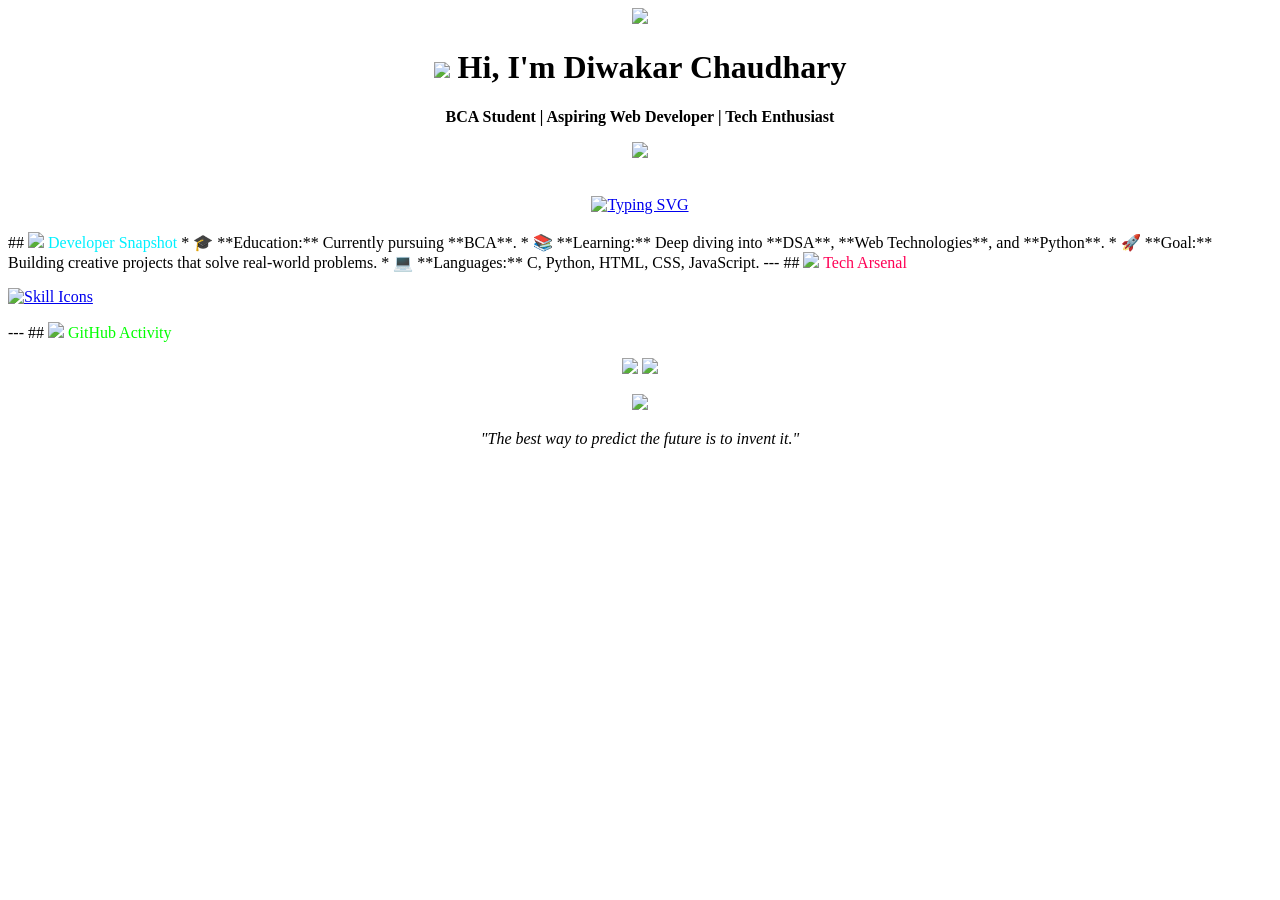
==== index.html @ 40f73331 "add" ====
<!DOCTYPE html>
<html lang="en">

<head>
    <meta charset="UTF-8">
    <meta name="viewport" content="width=device-width, initial-scale=1.0">
    <title>Document</title>
</head>

<body>

    <div align="center">
        <img src="https://raw.githubusercontent.com/andreasbm/readme/master/assets/lines/aqua.gif" width="100%">

        <h1>
            <img src="https://raw.githubusercontent.com/Tarikul-Islam-Anik/Animated-Fluent-Emojis/master/Emojis/Hand%20gestures/Waving%20Hand.png"
                width="35">
            Hi, I'm Diwakar Chaudhary
        </h1>

        <p><b>BCA Student | Aspiring Web Developer | Tech Enthusiast</b></p>

        <p>
            <img src="https://raw.githubusercontent.com/Tarikul-Islam-Anik/Animated-Fluent-Emojis/master/Emojis/Travel%20and%20places/Location%20Pin.png"
                width="20">

        </p>

        <br>

        <a href="https://git.io/typing-svg">
            <img src="https://readme-typing-svg.herokuapp.com?font=Fira+Code&weight=600&size=20&pause=1000&color=00F0FF&background=00000000&center=true&vCenter=true&width=600&lines=Learning+Full-Stack+Development;Data+Structures+%26+Algorithms;Python+Developer;Building+Creative+Web+Projects"
                alt="Typing SVG" />
        </a>
    </div>

    <br>

    ## <img
        src="https://raw.githubusercontent.com/Tarikul-Islam-Anik/Animated-Fluent-Emojis/master/Emojis/Objects/Books.png"
        width="30"> <span style="color:#00F0FF;">Developer Snapshot</span>

    * 🎓 **Education:** Currently pursuing **BCA**.
    * 📚 **Learning:** Deep diving into **DSA**, **Web Technologies**, and **Python**.
    * 🚀 **Goal:** Building creative projects that solve real-world problems.
    * 💻 **Languages:** C, Python, HTML, CSS, JavaScript.

    ---

    ## <img
        src="https://raw.githubusercontent.com/Tarikul-Islam-Anik/Animated-Fluent-Emojis/master/Emojis/Objects/Hammer%20and%20Wrench.png"
        width="30"> <span style="color:#FF0055;">Tech Arsenal</span>

    <p align="left">
        <a href="https://skillicons.dev">
            <img src="https://skillicons.dev/icons?i=c,python,html,css,js,git,github,vscode,linux&perline=10&theme=dark"
                alt="Skill Icons" />
        </a>
    </p>

    ---

    ## <img
        src="https://raw.githubusercontent.com/Tarikul-Islam-Anik/Animated-Fluent-Emojis/master/Emojis/Objects/Chart%20Increasing.png"
        width="30"> <span style="color:#00FF00;">GitHub Activity</span>

    <p align="center">
        <img src="https://denvercoder1-github-readme-stats.vercel.app/api?username=diwakarchaudhary07&show_icons=true&theme=tokyonight&hide_border=true"
            width="48%" />
        <img src="https://github-readme-streak-stats.herokuapp.com/?user=diwakarchaudhary07&theme=tokyonight&hide_border=true"
            width="48%" />
    </p>

    <div align="center">
        <img src="https://raw.githubusercontent.com/andreasbm/readme/master/assets/lines/aqua.gif" width="100%">
        <p><i>"The best way to predict the future is to invent it."</i></p>
    </div>
</body>

</html>

<!-- / this is my_portfolio code -->
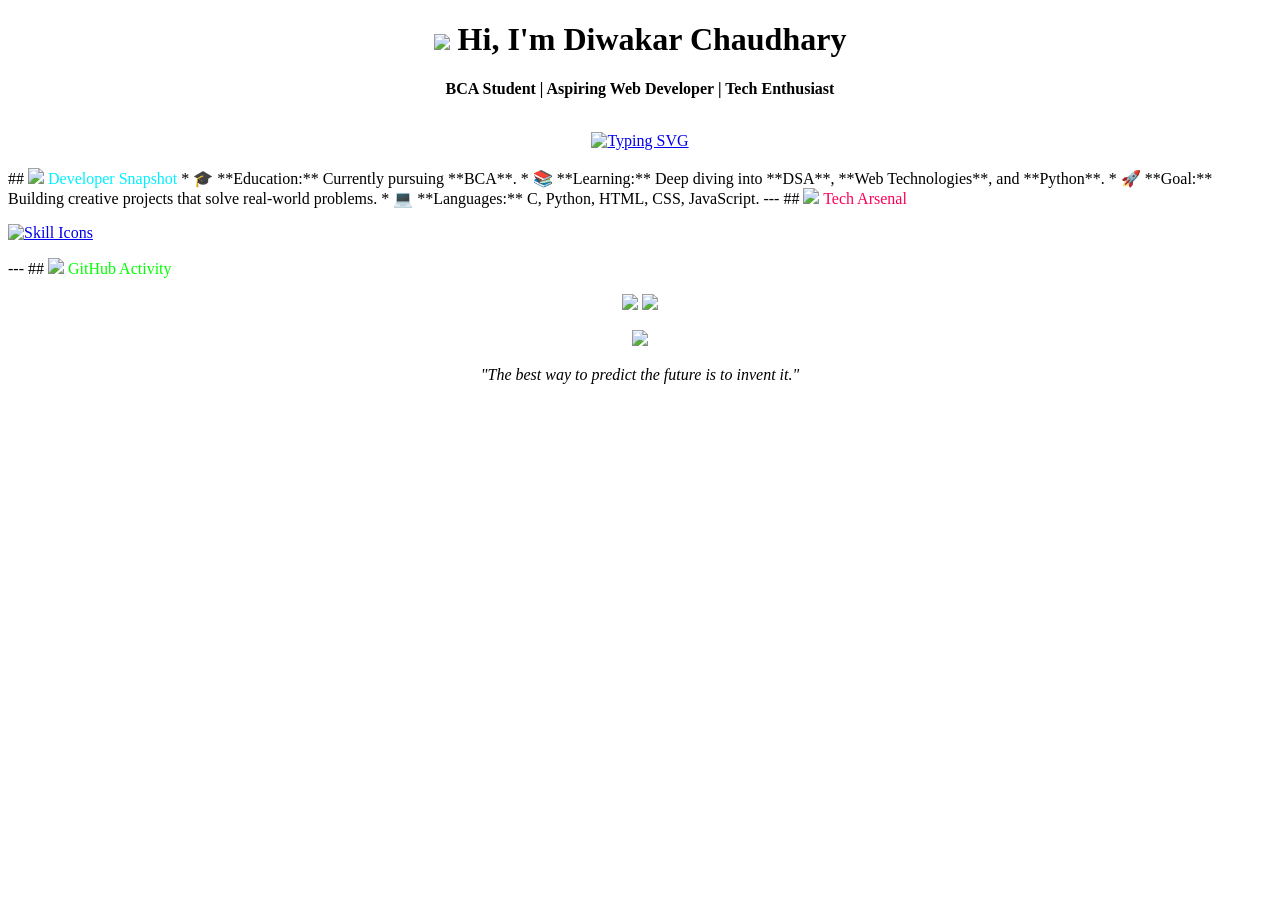
==== commit c29a3049: "add" ====
--- a/index.html
+++ b/index.html
@@ -10,7 +10,7 @@
 <body>
 
     <div align="center">
-        <img src="https://raw.githubusercontent.com/andreasbm/readme/master/assets/lines/aqua.gif" width="100%">
+        <!-- <img src="https://raw.githubusercontent.com/andreasbm/readme/master/assets/lines/aqua.gif" width="100%"> -->
 
         <h1>
             <img src="https://raw.githubusercontent.com/Tarikul-Islam-Anik/Animated-Fluent-Emojis/master/Emojis/Hand%20gestures/Waving%20Hand.png"
@@ -20,11 +20,11 @@
 
         <p><b>BCA Student | Aspiring Web Developer | Tech Enthusiast</b></p>
 
-        <p>
+        <!-- <p>
             <img src="https://raw.githubusercontent.com/Tarikul-Islam-Anik/Animated-Fluent-Emojis/master/Emojis/Travel%20and%20places/Location%20Pin.png"
                 width="20">
 
-        </p>
+        </p> -->
 
         <br>
 
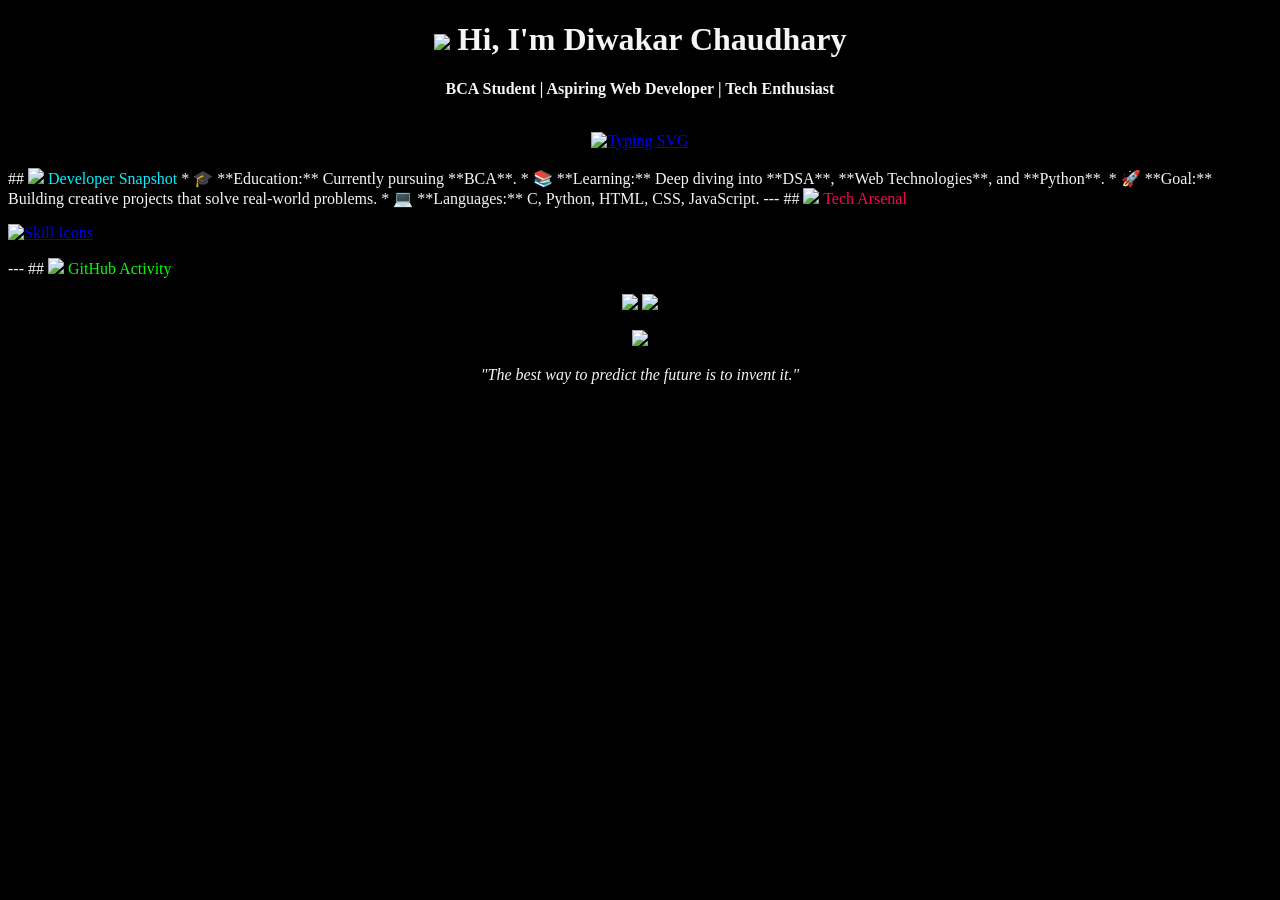
==== commit ac9b3d4d: "add" ====
--- a/index.html
+++ b/index.html
@@ -7,7 +7,7 @@
     <title>Document</title>
 </head>
 
-<body>
+<body style="background-color: black; color:whitesmoke;">
 
     <div align="center">
         <!-- <img src="https://raw.githubusercontent.com/andreasbm/readme/master/assets/lines/aqua.gif" width="100%"> -->
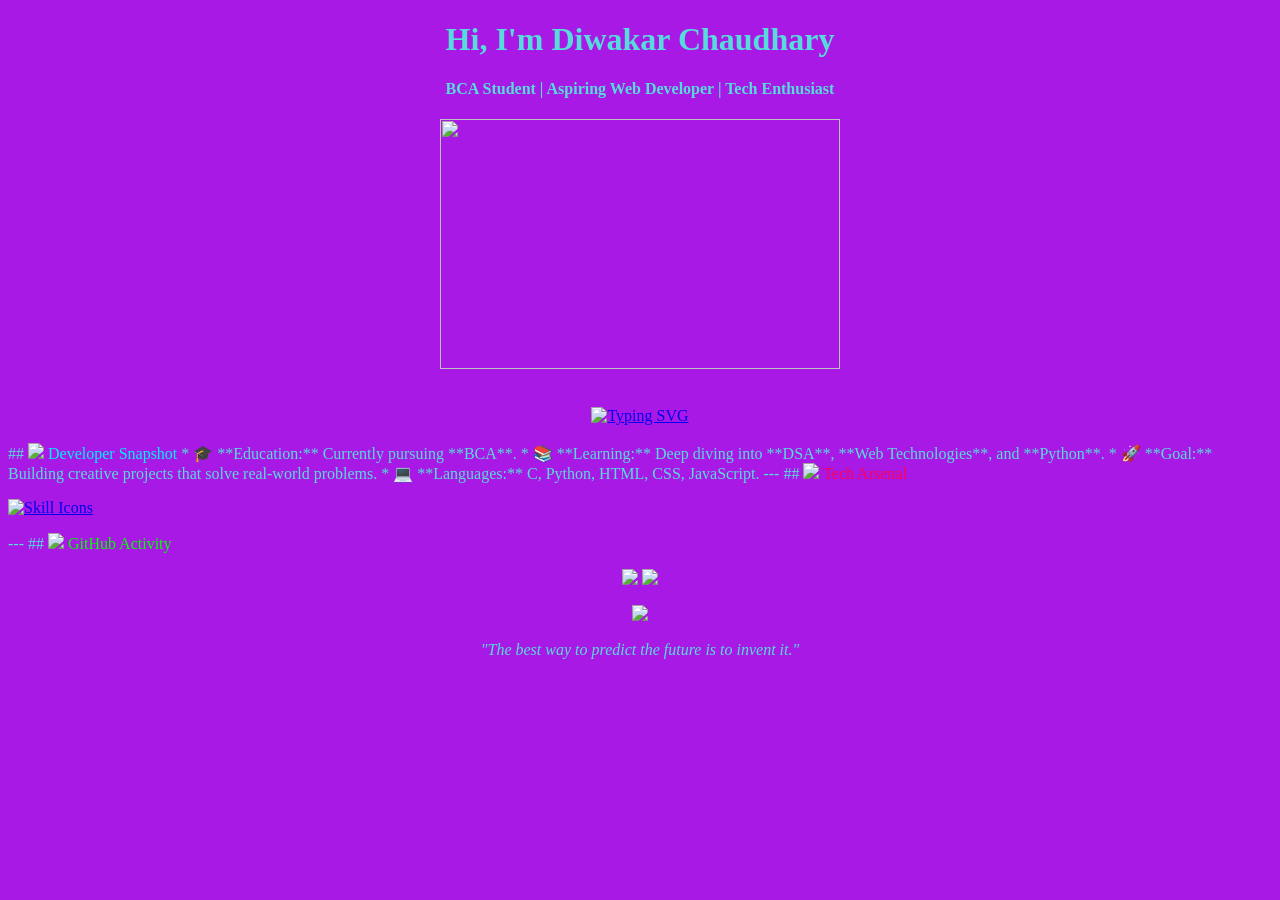
==== commit 9b0985d5: "add" ====
--- a/index.html
+++ b/index.html
@@ -7,24 +7,23 @@
     <title>Document</title>
 </head>
 
-<body style="background-color: black; color:whitesmoke;">
+<body style="background-color: rgb(168, 25, 230); color:rgb(86, 221, 219);">
 
     <div align="center">
         <!-- <img src="https://raw.githubusercontent.com/andreasbm/readme/master/assets/lines/aqua.gif" width="100%"> -->
 
         <h1>
-            <img src="https://raw.githubusercontent.com/Tarikul-Islam-Anik/Animated-Fluent-Emojis/master/Emojis/Hand%20gestures/Waving%20Hand.png"
-                width="35">
+            <!-- <img src="https://raw.githubusercontent.com/Tarikul-Islam-Anik/Animated-Fluent-Emojis/master/Emojis/Hand%20gestures/Waving%20Hand.png" -->
+            <!-- width="35"> -->
             Hi, I'm Diwakar Chaudhary
         </h1>
 
-        <p><b>BCA Student | Aspiring Web Developer | Tech Enthusiast</b></p>
+        <h4><b>BCA Student | Aspiring Web Developer | Tech Enthusiast</b></h4>
 
-        <!-- <p>
-            <img src="https://raw.githubusercontent.com/Tarikul-Islam-Anik/Animated-Fluent-Emojis/master/Emojis/Travel%20and%20places/Location%20Pin.png"
-                width="20">
+        <p>
+            <img src="./90a6c985-2fb8-4deb-b068-aaeccdef2815.jpg" height="250px" width="400">
 
-        </p> -->
+        </p>
 
         <br>
 
@@ -72,7 +71,7 @@
     </p>
 
     <div align="center">
-        <img src="https://raw.githubusercontent.com/andreasbm/readme/master/assets/lines/aqua.gif" width="100%">
+        <img src="../download.webp" width="100%">
         <p><i>"The best way to predict the future is to invent it."</i></p>
     </div>
 </body>
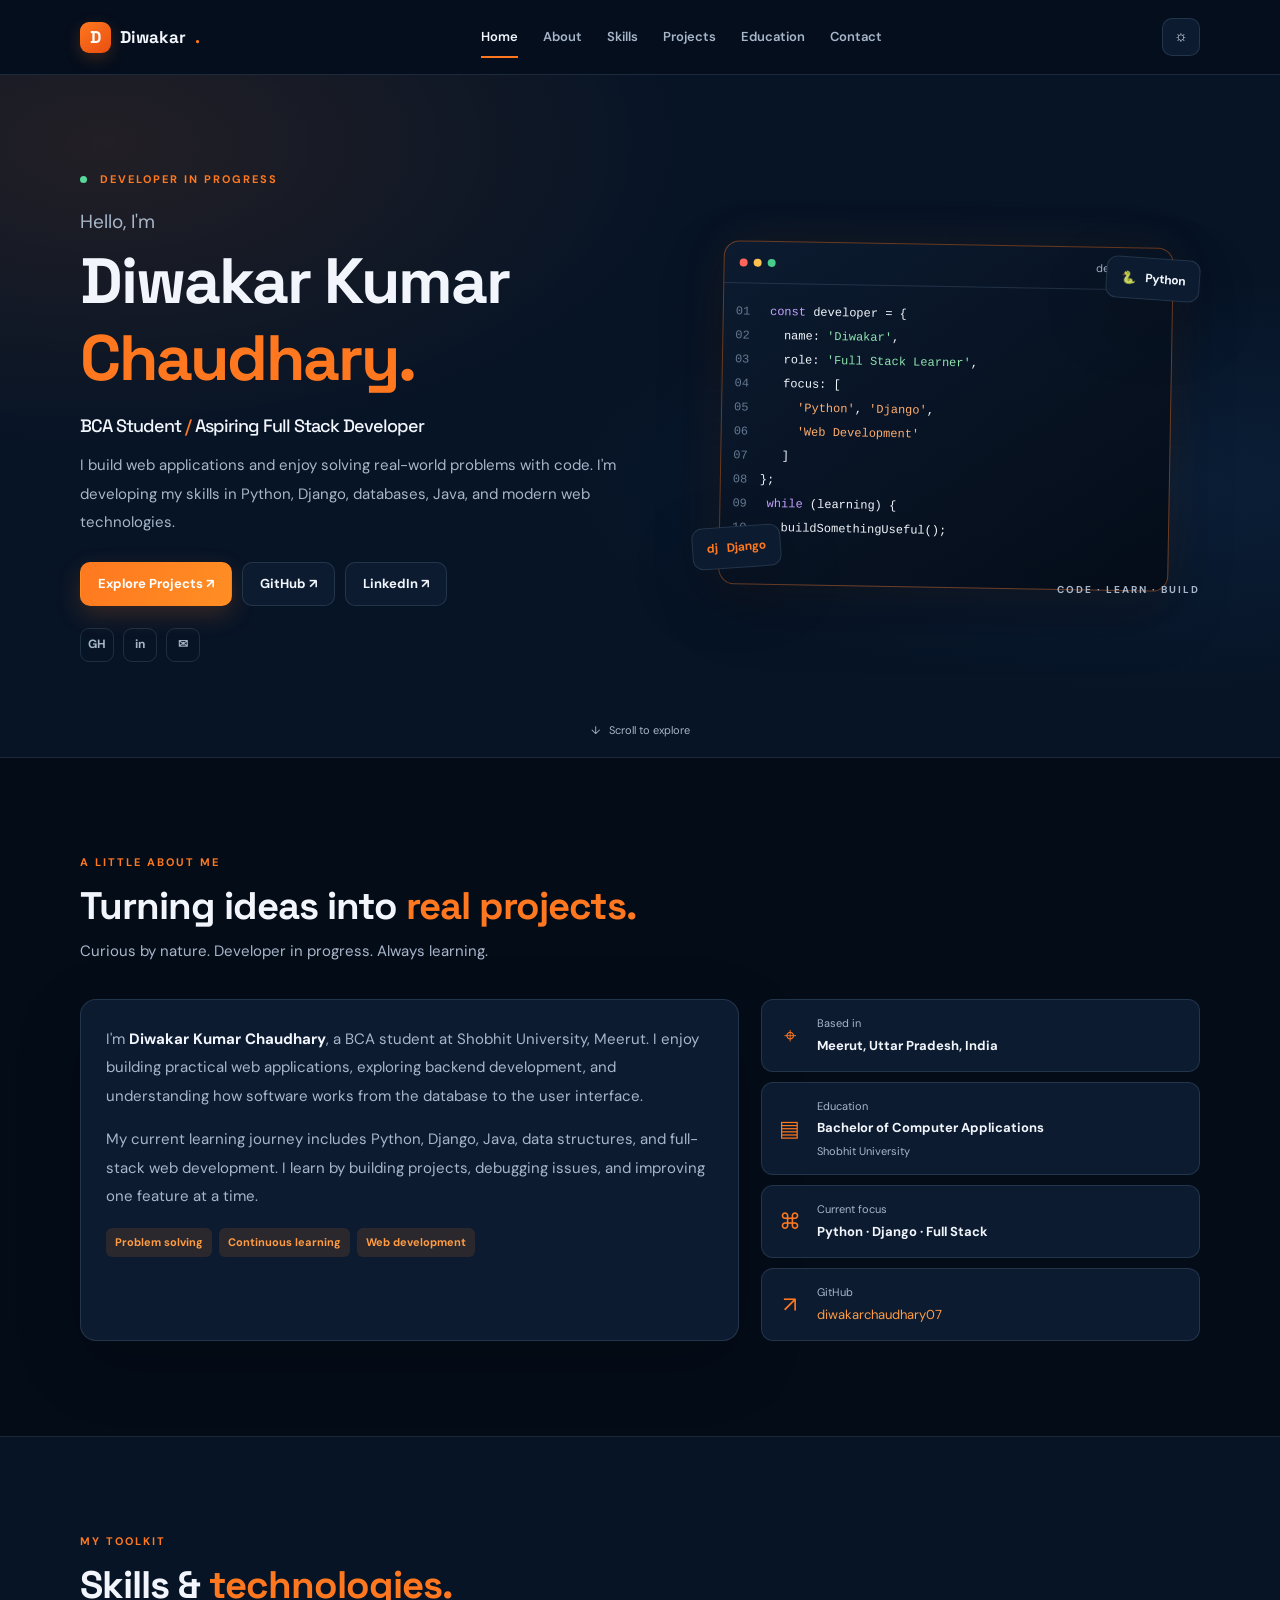
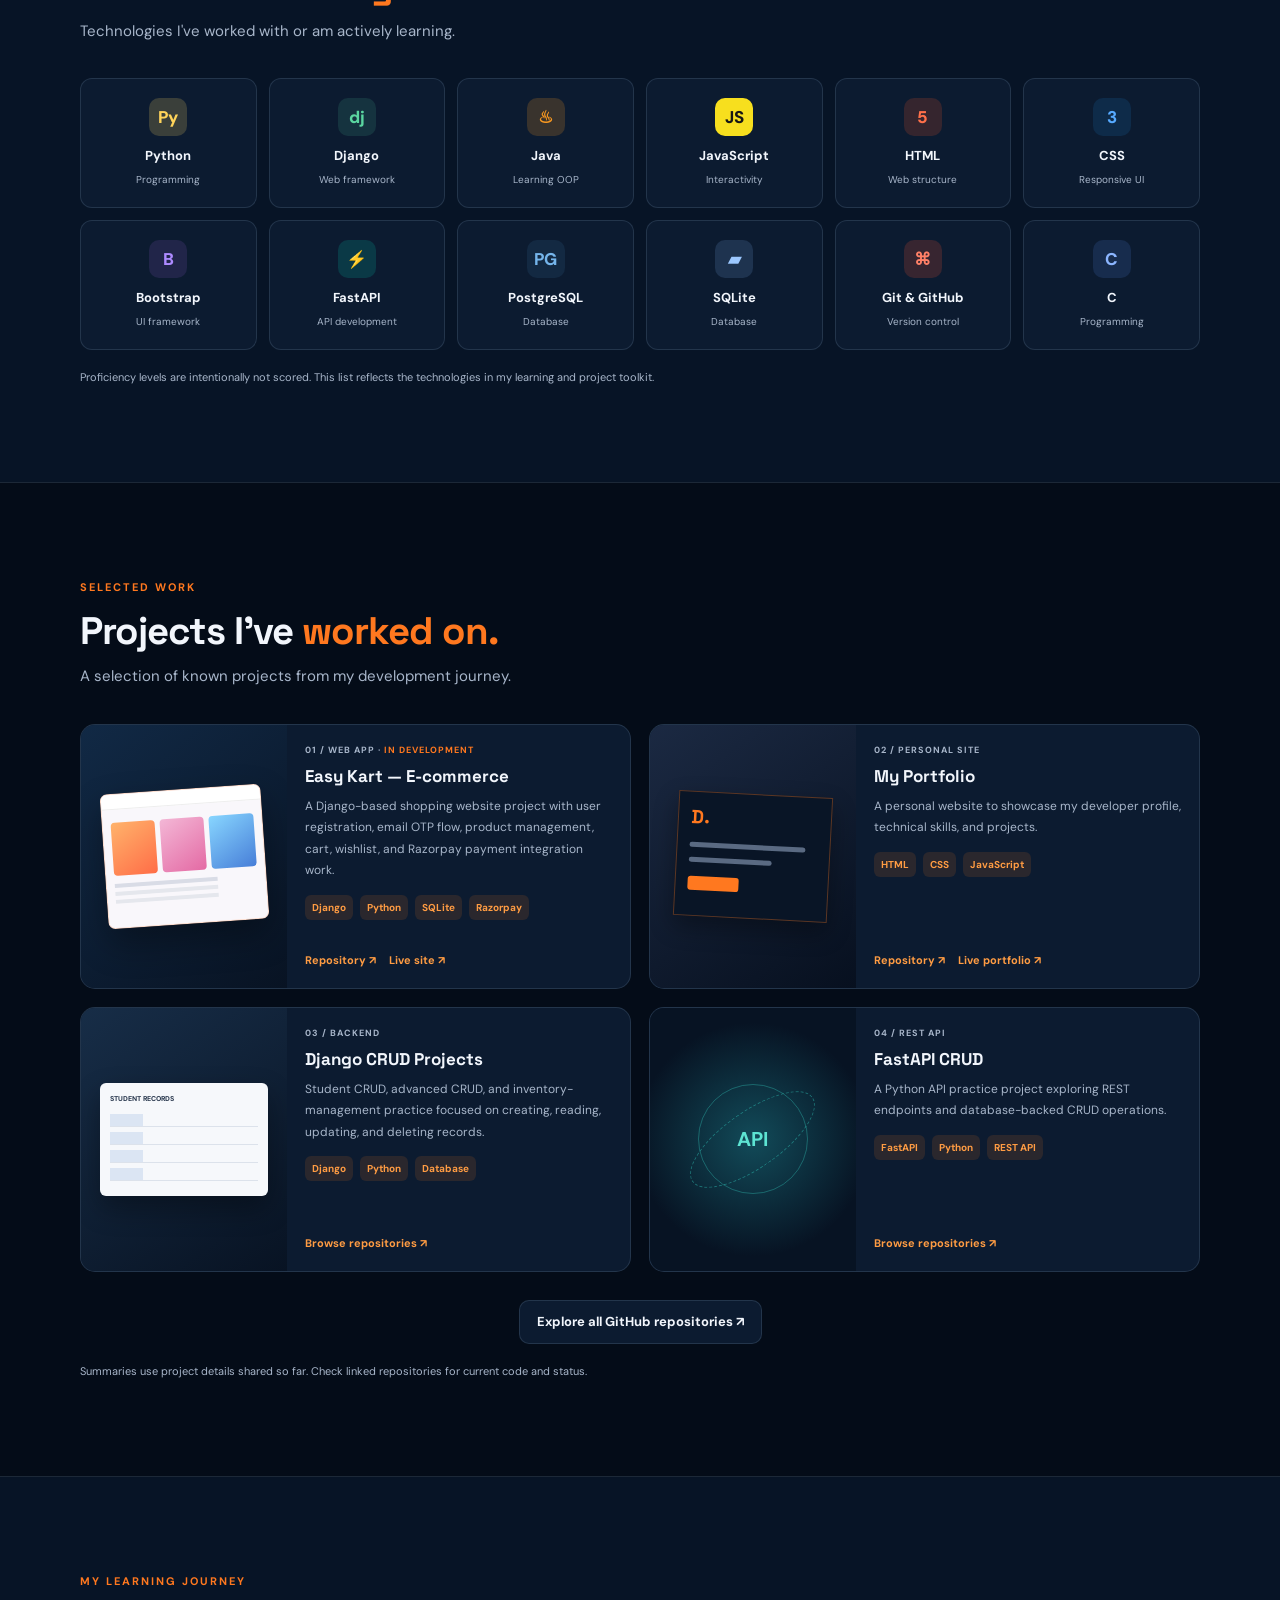
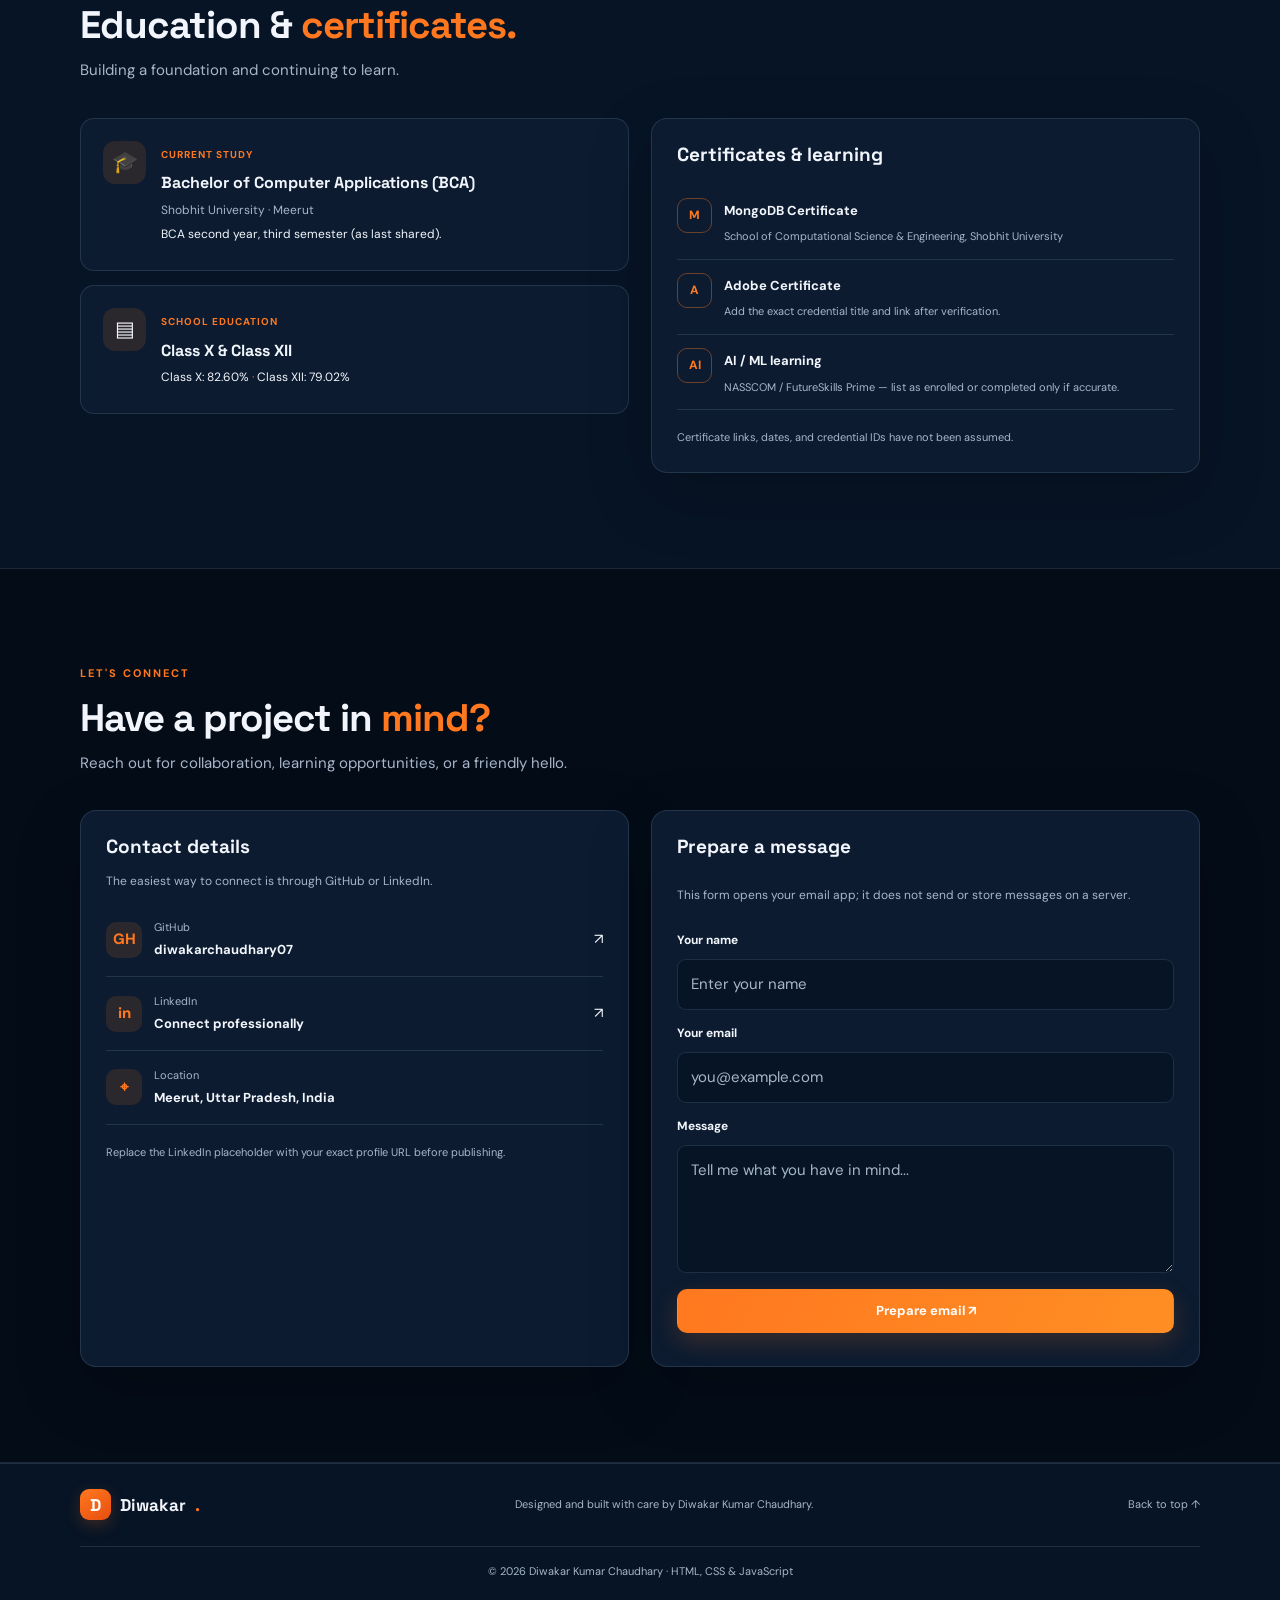
==== commit d231e2de: "add" ====
--- a/index.html
+++ b/index.html
@@ -1,81 +1,68 @@
-<!DOCTYPE html>
+<!doctype html>
 <html lang="en">
+<head>
+<meta charset="utf-8"><meta name="viewport" content="width=device-width,initial-scale=1">
+<meta name="theme-color" content="#071426">
+<meta name="description" content="Diwakar Kumar Chaudhary — BCA student and aspiring full-stack developer.">
+<title>Diwakar Kumar Chaudhary | Portfolio</title>
+<link rel="preconnect" href="https://fonts.googleapis.com"><link rel="preconnect" href="https://fonts.gstatic.com" crossorigin>
+<link href="https://fonts.googleapis.com/css2?family=DM+Sans:wght@400;500;600;700&family=Space+Grotesk:wght@400;500;600;700&display=swap" rel="stylesheet">
+<link rel="stylesheet" href="style.css"><script src="script.js" defer></script>
+</head>
+<body>
+<div class="progress" id="progress"></div>
+<header class="header"><nav class="nav wrap">
+<a class="brand" href="#home"><span class="brand-mark">D</span> Diwakar<span class="orange">.</span></a>
+<button class="menu" id="menu" aria-label="Toggle navigation" aria-expanded="false">☰</button>
+<div class="nav-links" id="navLinks"><a class="active" href="#home">Home</a><a href="#about">About</a><a href="#skills">Skills</a><a href="#projects">Projects</a><a href="#education">Education</a><a href="#contact">Contact</a></div>
+<button class="theme" id="theme" aria-label="Toggle light/dark theme">☼</button>
+</nav></header>
+<main>
+<section class="hero section" id="home"><div class="wrap hero-grid">
+<div><p class="eyebrow"><span class="dot"></span> DEVELOPER IN PROGRESS</p><p class="hello">Hello, I'm</p><h1>Diwakar Kumar<br><span class="orange">Chaudhary.</span></h1>
+<h2 class="role">BCA Student <i>/</i> Aspiring Full Stack Developer</h2>
+<p class="muted lead">I build web applications and enjoy solving real-world problems with code. I'm developing my skills in Python, Django, databases, Java, and modern web technologies.</p>
+<div class="actions"><a class="btn primary" href="#projects">Explore Projects ↗</a><a class="btn" href="https://github.com/diwakarchaudhary07" target="_blank" rel="noreferrer">GitHub ↗</a><a class="btn" href="https://www.linkedin.com/" target="_blank" rel="noreferrer">LinkedIn ↗</a></div>
+<div class="social"><a href="https://github.com/diwakarchaudhary07" target="_blank" rel="noreferrer">GH</a><a href="https://www.linkedin.com/" target="_blank" rel="noreferrer">in</a><a href="#contact">✉</a></div>
+</div>
+<div class="hero-art"><div class="grid-bg"></div><div class="code-card"><div class="window"><b></b><b></b><b></b><span>developer.js</span></div><pre><span>01</span> <em>const</em> developer = {
+<span>02</span>   name: <strong>'Diwakar'</strong>,
+<span>03</span>   role: <strong>'Full Stack Learner'</strong>,
+<span>04</span>   focus: [
+<span>05</span>     <i>'Python'</i>, <i>'Django'</i>,
+<span>06</span>     <i>'Web Development'</i>
+<span>07</span>   ]
+<span>08</span>};
+<span>09</span> <em>while</em> (learning) {
+<span>10</span>   buildSomethingUseful();
+<span>11</span> }</pre></div><div class="float float-one">🐍 &nbsp; Python</div><div class="float float-two">dj &nbsp; Django</div><p class="art-caption">CODE · LEARN · BUILD</p></div>
+</div><a class="scroll" href="#about">↓ &nbsp; Scroll to explore</a></section>
 
-<head>
-    <meta charset="UTF-8">
-    <meta name="viewport" content="width=device-width, initial-scale=1.0">
-    <title>Document</title>
-</head>
+<section class="section alt" id="about"><div class="wrap"><div class="heading"><p class="eyebrow">A LITTLE ABOUT ME</p><h2>Turning ideas into <span class="orange">real projects.</span></h2><p class="muted">Curious by nature. Developer in progress. Always learning.</p></div>
+<div class="about-grid"><article class="panel about-copy"><p>I'm <strong>Diwakar Kumar Chaudhary</strong>, a BCA student at Shobhit University, Meerut. I enjoy building practical web applications, exploring backend development, and understanding how software works from the database to the user interface.</p><p>My current learning journey includes Python, Django, Java, data structures, and full-stack web development. I learn by building projects, debugging issues, and improving one feature at a time.</p><div class="tags"><span>Problem solving</span><span>Continuous learning</span><span>Web development</span></div></article>
+<div class="facts"><div class="fact"><span>⌖</span><div><small>Based in</small><b>Meerut, Uttar Pradesh, India</b></div></div><div class="fact"><span>▤</span><div><small>Education</small><b>Bachelor of Computer Applications</b><small>Shobhit University</small></div></div><div class="fact"><span>⌘</span><div><small>Current focus</small><b>Python · Django · Full Stack</b></div></div><div class="fact"><span>↗</span><div><small>GitHub</small><a href="https://github.com/diwakarchaudhary07" target="_blank" rel="noreferrer">diwakarchaudhary07</a></div></div></div></div></div></section>
 
-<body style="background-color: rgb(168, 25, 230); color:rgb(86, 221, 219);">
+<section class="section" id="skills"><div class="wrap"><div class="heading"><p class="eyebrow">MY TOOLKIT</p><h2>Skills & <span class="orange">technologies.</span></h2><p class="muted">Technologies I've worked with or am actively learning.</p></div>
+<div class="skills">
+<div class="skill"><span class="skill-icon py">Py</span><b>Python</b><small>Programming</small></div><div class="skill"><span class="skill-icon dj">dj</span><b>Django</b><small>Web framework</small></div><div class="skill"><span class="skill-icon java">♨</span><b>Java</b><small>Learning OOP</small></div><div class="skill"><span class="skill-icon js">JS</span><b>JavaScript</b><small>Interactivity</small></div><div class="skill"><span class="skill-icon html">5</span><b>HTML</b><small>Web structure</small></div><div class="skill"><span class="skill-icon css">3</span><b>CSS</b><small>Responsive UI</small></div><div class="skill"><span class="skill-icon boot">B</span><b>Bootstrap</b><small>UI framework</small></div><div class="skill"><span class="skill-icon api">⚡</span><b>FastAPI</b><small>API development</small></div><div class="skill"><span class="skill-icon pg">PG</span><b>PostgreSQL</b><small>Database</small></div><div class="skill"><span class="skill-icon sql">▰</span><b>SQLite</b><small>Database</small></div><div class="skill"><span class="skill-icon git">⌘</span><b>Git & GitHub</b><small>Version control</small></div><div class="skill"><span class="skill-icon c">C</span><b>C</b><small>Programming</small></div>
+</div><p class="note">Proficiency levels are intentionally not scored. This list reflects the technologies in my learning and project toolkit.</p></div></section>
 
-    <div align="center">
-        <!-- <img src="https://raw.githubusercontent.com/andreasbm/readme/master/assets/lines/aqua.gif" width="100%"> -->
+<section class="section alt" id="projects"><div class="wrap"><div class="heading"><p class="eyebrow">SELECTED WORK</p><h2>Projects I've <span class="orange">worked on.</span></h2><p class="muted">A selection of known projects from my development journey.</p></div>
+<div class="projects">
+<article class="project featured"><div class="project-art store-art"><div class="store"><div class="store-nav"></div><div class="store-items"><i></i><i></i><i></i></div><div class="store-lines"></div></div></div><div class="project-body"><div class="project-meta">01 / WEB APP · <span>IN DEVELOPMENT</span></div><h3>Easy Kart — E-commerce</h3><p>A Django-based shopping website project with user registration, email OTP flow, product management, cart, wishlist, and Razorpay payment integration work.</p><div class="tags"><span>Django</span><span>Python</span><span>SQLite</span><span>Razorpay</span></div><div class="project-links"><a href="https://github.com/diwakarchaudhary07/E-commerce" target="_blank" rel="noreferrer">Repository ↗</a><a href="https://e-commerce-com-elz8.onrender.com/" target="_blank" rel="noreferrer">Live site ↗</a></div></div></article>
+<article class="project"><div class="project-art portfolio-art"><div class="portfolio-mini"><b>D.</b><i></i><i></i><i></i></div></div><div class="project-body"><div class="project-meta">02 / PERSONAL SITE</div><h3>My Portfolio</h3><p>A personal website to showcase my developer profile, technical skills, and projects.</p><div class="tags"><span>HTML</span><span>CSS</span><span>JavaScript</span></div><div class="project-links"><a href="https://github.com/diwakarchaudhary07/my-portfolio" target="_blank" rel="noreferrer">Repository ↗</a><a href="https://diwakarchaudhary07.github.io/my-portfolio/" target="_blank" rel="noreferrer">Live portfolio ↗</a></div></div></article>
+<article class="project"><div class="project-art crud-art"><div class="crud"><b>STUDENT RECORDS</b><i></i><i></i><i></i><i></i></div></div><div class="project-body"><div class="project-meta">03 / BACKEND</div><h3>Django CRUD Projects</h3><p>Student CRUD, advanced CRUD, and inventory-management practice focused on creating, reading, updating, and deleting records.</p><div class="tags"><span>Django</span><span>Python</span><span>Database</span></div><div class="project-links"><a href="https://github.com/diwakarchaudhary07?tab=repositories" target="_blank" rel="noreferrer">Browse repositories ↗</a></div></div></article>
+<article class="project"><div class="project-art api-art"><div class="api-orbit"></div><b>API</b></div><div class="project-body"><div class="project-meta">04 / REST API</div><h3>FastAPI CRUD</h3><p>A Python API practice project exploring REST endpoints and database-backed CRUD operations.</p><div class="tags"><span>FastAPI</span><span>Python</span><span>REST API</span></div><div class="project-links"><a href="https://github.com/diwakarchaudhary07?tab=repositories" target="_blank" rel="noreferrer">Browse repositories ↗</a></div></div></article>
+</div><div class="center"><a class="btn" href="https://github.com/diwakarchaudhary07?tab=repositories" target="_blank" rel="noreferrer">Explore all GitHub repositories ↗</a></div><p class="note">Summaries use project details shared so far. Check linked repositories for current code and status.</p></div></section>
 
-        <h1>
-            <!-- <img src="https://raw.githubusercontent.com/Tarikul-Islam-Anik/Animated-Fluent-Emojis/master/Emojis/Hand%20gestures/Waving%20Hand.png" -->
-            <!-- width="35"> -->
-            Hi, I'm Diwakar Chaudhary
-        </h1>
+<section class="section" id="education"><div class="wrap"><div class="heading"><p class="eyebrow">MY LEARNING JOURNEY</p><h2>Education & <span class="orange">certificates.</span></h2><p class="muted">Building a foundation and continuing to learn.</p></div>
+<div class="education-grid"><div class="timeline"><article class="timeline-item"><span class="timeline-icon">🎓</span><div><small class="orange">CURRENT STUDY</small><h3>Bachelor of Computer Applications (BCA)</h3><p class="muted">Shobhit University · Meerut</p><p>BCA second year, third semester (as last shared).</p></div></article><article class="timeline-item"><span class="timeline-icon">▤</span><div><small class="orange">SCHOOL EDUCATION</small><h3>Class X & Class XII</h3><p>Class X: 82.60% <span class="orange">·</span> Class XII: 79.02%</p></div></article></div>
+<div class="panel certificates"><h3>Certificates & learning</h3><div class="cert"><span>M</span><div><b>MongoDB Certificate</b><p>School of Computational Science & Engineering, Shobhit University</p></div></div><div class="cert"><span>A</span><div><b>Adobe Certificate</b><p>Add the exact credential title and link after verification.</p></div></div><div class="cert"><span>AI</span><div><b>AI / ML learning</b><p>NASSCOM / FutureSkills Prime — list as enrolled or completed only if accurate.</p></div></div><p class="note">Certificate links, dates, and credential IDs have not been assumed.</p></div></div></div></section>
 
-        <h4><b>BCA Student | Aspiring Web Developer | Tech Enthusiast</b></h4>
-
-        <p>
-            <img src="./90a6c985-2fb8-4deb-b068-aaeccdef2815.jpg" height="250px" width="400">
-
-        </p>
-
-        <br>
-
-        <a href="https://git.io/typing-svg">
-            <img src="https://readme-typing-svg.herokuapp.com?font=Fira+Code&weight=600&size=20&pause=1000&color=00F0FF&background=00000000&center=true&vCenter=true&width=600&lines=Learning+Full-Stack+Development;Data+Structures+%26+Algorithms;Python+Developer;Building+Creative+Web+Projects"
-                alt="Typing SVG" />
-        </a>
-    </div>
-
-    <br>
-
-    ## <img
-        src="https://raw.githubusercontent.com/Tarikul-Islam-Anik/Animated-Fluent-Emojis/master/Emojis/Objects/Books.png"
-        width="30"> <span style="color:#00F0FF;">Developer Snapshot</span>
-
-    * 🎓 **Education:** Currently pursuing **BCA**.
-    * 📚 **Learning:** Deep diving into **DSA**, **Web Technologies**, and **Python**.
-    * 🚀 **Goal:** Building creative projects that solve real-world problems.
-    * 💻 **Languages:** C, Python, HTML, CSS, JavaScript.
-
-    ---
-
-    ## <img
-        src="https://raw.githubusercontent.com/Tarikul-Islam-Anik/Animated-Fluent-Emojis/master/Emojis/Objects/Hammer%20and%20Wrench.png"
-        width="30"> <span style="color:#FF0055;">Tech Arsenal</span>
-
-    <p align="left">
-        <a href="https://skillicons.dev">
-            <img src="https://skillicons.dev/icons?i=c,python,html,css,js,git,github,vscode,linux&perline=10&theme=dark"
-                alt="Skill Icons" />
-        </a>
-    </p>
-
-    ---
-
-    ## <img
-        src="https://raw.githubusercontent.com/Tarikul-Islam-Anik/Animated-Fluent-Emojis/master/Emojis/Objects/Chart%20Increasing.png"
-        width="30"> <span style="color:#00FF00;">GitHub Activity</span>
-
-    <p align="center">
-        <img src="https://denvercoder1-github-readme-stats.vercel.app/api?username=diwakarchaudhary07&show_icons=true&theme=tokyonight&hide_border=true"
-            width="48%" />
-        <img src="https://github-readme-streak-stats.herokuapp.com/?user=diwakarchaudhary07&theme=tokyonight&hide_border=true"
-            width="48%" />
-    </p>
-
-    <div align="center">
-        <img src="../download.webp" width="100%">
-        <p><i>"The best way to predict the future is to invent it."</i></p>
-    </div>
-</body>
-
-</html>
-
-<!-- / this is my_portfolio code -->+<section class="section alt" id="contact"><div class="wrap"><div class="heading"><p class="eyebrow">LET'S CONNECT</p><h2>Have a project in <span class="orange">mind?</span></h2><p class="muted">Reach out for collaboration, learning opportunities, or a friendly hello.</p></div>
+<div class="contact-grid"><div class="panel contact-info"><h3>Contact details</h3><p class="muted">The easiest way to connect is through GitHub or LinkedIn.</p><a class="contact-row" href="https://github.com/diwakarchaudhary07" target="_blank" rel="noreferrer"><span>GH</span><div><small>GitHub</small><b>diwakarchaudhary07</b></div>↗</a><a class="contact-row" href="https://www.linkedin.com/" target="_blank" rel="noreferrer"><span>in</span><div><small>LinkedIn</small><b>Connect professionally</b></div>↗</a><div class="contact-row"><span>⌖</span><div><small>Location</small><b>Meerut, Uttar Pradesh, India</b></div></div><p class="note">Replace the LinkedIn placeholder with your exact profile URL before publishing.</p></div>
+<form class="panel contact-form" id="contactForm"><h3>Prepare a message</h3><p class="muted form-note">This form opens your email app; it does not send or store messages on a server.</p><label for="name">Your name</label><input id="name" name="name" required maxlength="80" placeholder="Enter your name"><label for="email">Your email</label><input id="email" name="email" type="email" required maxlength="120" placeholder="you@example.com"><label for="message">Message</label><textarea id="message" name="message" required maxlength="2000" rows="4" placeholder="Tell me what you have in mind..."></textarea><button class="btn primary" type="submit">Prepare email ↗</button><p id="feedback" class="feedback" aria-live="polite"></p></form></div></div></section>
+</main>
+<footer class="footer"><div class="wrap footer-top"><a class="brand" href="#home"><span class="brand-mark">D</span> Diwakar<span class="orange">.</span></a><p>Designed and built with care by Diwakar Kumar Chaudhary.</p><a href="#home">Back to top ↑</a></div><div class="wrap copyright">© <span id="year"></span> Diwakar Kumar Chaudhary · HTML, CSS & JavaScript</div></footer>
+<button class="back-top" id="backTop" aria-label="Back to top">↑</button>
+</body></html>
--- a/style.css
+++ b/style.css
@@ -0,0 +1,7 @@
+ :root{--bg:#071426;--deep:#040c18;--panel:#0c1b30;--panel2:#10243c;--line:rgba(155,183,215,.16);--text:#f2f6fc;--muted:#a8b6ca;--orange:#ff781f;--orange2:#ff9c43;--soft:rgba(255,120,31,.12);--header:rgba(5,15,29,.86);--shadow:0 22px 65px rgba(0,0,0,.22)} 
+.light{--bg:#f5f7fb;--deep:#edf1f8;--panel:#fff;--panel2:#f0f4fa;--line:rgba(28,48,76,.14);--text:#132238;--muted:#596a80;--orange:#e96510;--orange2:#f18a32;--soft:rgba(233,101,16,.1);--header:rgba(248,250,253,.9);--shadow:0 22px 65px rgba(31,54,84,.1)}
+*{box-sizing:border-box}html{scroll-behavior:smooth;scroll-padding-top:88px}body{margin:0;background:var(--bg);color:var(--text);font:15px/1.7 'DM Sans',sans-serif;transition:background .25s,color .25s}a{color:inherit;text-decoration:none}button,input,textarea{font:inherit}a:focus-visible,button:focus-visible,input:focus-visible,textarea:focus-visible{outline:2px solid var(--orange);outline-offset:3px}.wrap{width:min(1120px,calc(100% - 42px));margin:auto}.progress{height:3px;position:fixed;top:0;left:0;width:0;background:linear-gradient(90deg,var(--orange),#ffc06d);z-index:1000}.header{position:sticky;top:0;z-index:100;background:var(--header);backdrop-filter:blur(16px);border-bottom:1px solid var(--line)}.nav{min-height:74px;display:flex;align-items:center;justify-content:space-between;gap:25px}.brand{display:inline-flex;align-items:center;gap:9px;font:700 17px 'Space Grotesk',sans-serif;white-space:nowrap}.brand-mark{width:31px;height:31px;display:grid;place-items:center;border-radius:9px;color:white;background:linear-gradient(145deg,var(--orange),#e84e10);box-shadow:0 5px 16px #ff781f35}.orange{color:var(--orange)}.nav-links{display:flex;align-items:center;gap:25px}.nav-links a{font-size:13px;font-weight:600;color:var(--muted);position:relative}.nav-links a:hover,.nav-links a.active{color:var(--text)}.nav-links a.active:after{content:'';height:2px;background:var(--orange);position:absolute;left:0;right:0;bottom:-10px}.theme,.menu{height:38px;min-width:38px;border:1px solid var(--line);background:var(--panel);color:var(--text);border-radius:10px;cursor:pointer}.menu{display:none}.section{padding:95px 0;position:relative;overflow:hidden}.alt{background:var(--deep);border-block:1px solid var(--line)}.hero{min-height:620px;display:flex;align-items:center;background:radial-gradient(ellipse at 8% 10%,#ff781f1c,transparent 35%),radial-gradient(ellipse at 90% 60%,#225d9e25,transparent 36%),var(--bg)}.hero-grid{display:grid;grid-template-columns:1.05fr .95fr;align-items:center;gap:50px}.eyebrow{font-size:11px;letter-spacing:2px;font-weight:700;color:var(--orange);margin:0 0 17px}.dot{display:inline-block;width:7px;height:7px;border-radius:50%;background:#57d99a;margin-right:8px}.hello{color:var(--muted);font-size:19px;margin:0}h1,h2,h3{font-family:'Space Grotesk',sans-serif;line-height:1.2}h1{font-size:clamp(42px,5vw,65px);letter-spacing:-2px;margin:5px 0 18px}h2{font-size:clamp(29px,3vw,39px);letter-spacing:-1px;margin:0}h3{font-size:19px;margin:0 0 10px}.role{font-size:18px;font-weight:500;margin:0 0 13px}.role i{color:var(--orange);font-style:normal}.muted{color:var(--muted)}.lead{max-width:540px;line-height:1.9}.actions{display:flex;flex-wrap:wrap;gap:10px;margin-top:25px}.btn{min-height:44px;padding:0 17px;display:inline-flex;align-items:center;justify-content:center;gap:8px;border-radius:10px;border:1px solid var(--line);background:var(--panel);color:var(--text);font-size:13px;font-weight:700;cursor:pointer;transition:.2s}.btn:hover{transform:translateY(-3px);border-color:var(--orange)}.btn.primary{background:linear-gradient(115deg,var(--orange),#ff8e24);border-color:transparent;color:#fff;box-shadow:0 9px 24px #ff781f30}.social{display:flex;gap:9px;margin-top:22px}.social a{width:34px;height:34px;display:grid;place-items:center;border:1px solid var(--line);border-radius:9px;color:var(--muted);font-size:12px;font-weight:700}.social a:hover{color:var(--orange);border-color:var(--orange)}.hero-art{min-height:385px;display:grid;place-items:center;position:relative}.grid-bg{position:absolute;inset:0;background-image:linear-gradient(var(--line) 1px,transparent 1px),linear-gradient(90deg,var(--line) 1px,transparent 1px);background-size:28px 28px;mask-image:radial-gradient(ellipse,black,transparent 72%)}.code-card{position:relative;width:min(100%,450px);background:linear-gradient(145deg,var(--panel),var(--deep));border:1px solid #ff781f66;border-radius:16px;box-shadow:var(--shadow),0 0 50px #ff781f12;transform:rotate(1deg);overflow:hidden}.window{height:42px;display:flex;align-items:center;gap:6px;padding:0 15px;border-bottom:1px solid var(--line);color:var(--muted);font-size:11px}.window b{height:8px;width:8px;border-radius:50%;background:#ff655a}.window b:nth-child(2){background:#ffc14f}.window b:nth-child(3){background:#47cc8b}.window span{margin-left:auto}.code-card pre{padding:16px 12px 20px;margin:0;overflow:auto;font:12px/2 Consolas,monospace;color:var(--text)}.code-card pre span{color:#667991;display:inline-block;width:27px}.code-card pre em{color:#c5a2ff;font-style:normal}.code-card pre strong{color:#8ee3ad;font-weight:400}.code-card pre i{color:#ffad6d;font-style:normal}.float{position:absolute;background:var(--panel);border:1px solid var(--line);box-shadow:var(--shadow);padding:10px 14px;border-radius:11px;font-size:12px;font-weight:700}.float-one{top:35px;right:0;transform:rotate(4deg)}.float-two{bottom:40px;left:0;transform:rotate(-4deg);color:var(--orange)}.art-caption{position:absolute;right:0;bottom:0;font-size:10px;letter-spacing:2px;color:var(--muted);font-weight:700}.scroll{position:absolute;bottom:17px;left:50%;transform:translateX(-50%);font-size:11px;color:var(--muted)}.heading{margin-bottom:34px}.heading .eyebrow{margin-bottom:12px}.heading>p:last-child{margin:10px 0 0}.about-grid{display:grid;grid-template-columns:1.2fr .8fr;gap:22px}.panel{background:var(--panel);border:1px solid var(--line);border-radius:16px;padding:25px;box-shadow:var(--shadow)}.about-copy p{margin:0 0 15px;color:var(--muted);line-height:1.9}.about-copy strong{color:var(--text)}.tags{display:flex;flex-wrap:wrap;gap:7px;margin-top:17px}.tags span{font-size:11px;font-weight:700;color:var(--orange2);background:var(--soft);padding:5px 9px;border-radius:6px}.facts{display:grid;gap:10px}.fact{display:flex;gap:13px;align-items:center;background:var(--panel);border:1px solid var(--line);border-radius:12px;padding:14px}.fact>span{color:var(--orange);font-size:22px;min-width:28px;text-align:center}.fact div{display:grid;gap:2px}.fact small,.contact-row small{font-size:11px;color:var(--muted)}.fact b,.fact a{font-size:13px;overflow-wrap:anywhere}.fact a{color:var(--orange2)}.skills{display:grid;grid-template-columns:repeat(6,1fr);gap:12px}.skill{min-height:130px;display:flex;flex-direction:column;align-items:center;justify-content:center;text-align:center;gap:4px;background:var(--panel);border:1px solid var(--line);border-radius:12px;transition:.2s}.skill:hover{transform:translateY(-4px);border-color:var(--orange)}.skill-icon{width:38px;height:38px;display:grid;place-items:center;border-radius:10px;font-weight:800;font-size:17px;margin-bottom:5px}.py{background:#ffda6830;color:#ffd45a}.dj{background:#54d39b22;color:#5ad6a0}.java{background:#f8982030;color:#f89820}.js{background:#f7df1e;color:#161616}.html{background:#e34f2630;color:#ff704a}.css{background:#1572b630;color:#56aaff}.boot{background:#7952b330;color:#ad8aff}.api{background:#00b9a730;color:#42ddcb}.pg{background:#33679130;color:#75b5eb}.sql{background:#6c9bd230;color:#9cc8ff}.git{background:#f0503230;color:#ff8067}.c{background:#4778c730;color:#8bb5ff}.skill b{font-size:13px}.skill small{font-size:10px;color:var(--muted)}.note{font-size:11px;color:var(--muted);margin:18px 0 0}.projects{display:grid;grid-template-columns:repeat(2,minmax(0,1fr));gap:18px}.project{display:grid;grid-template-columns:.75fr 1.25fr;min-height:265px;background:var(--panel);border:1px solid var(--line);border-radius:15px;overflow:hidden;transition:.2s}.project:hover{border-color:#ff781f88;transform:translateY(-3px)}.project-art{min-height:100%;display:grid;place-items:center;position:relative;overflow:hidden;background:linear-gradient(140deg,#112945,#081323)}.store{width:78%;height:135px;border:1px solid #ff9b624f;border-radius:7px;background:#f9f7fb;overflow:hidden;transform:rotate(-4deg);box-shadow:0 15px 35px #0005}.store-nav{height:15px;background:#fff;border-bottom:1px solid #eee}.store-items{display:flex;gap:5px;padding:13px 8px 8px}.store-items i{height:53px;flex:1;border-radius:4px;background:linear-gradient(145deg,#ffb36b,#ff6d47)}.store-items i:nth-child(2){background:linear-gradient(145deg,#f3b7d6,#e46aa4)}.store-items i:nth-child(3){background:linear-gradient(145deg,#88d6ff,#477ed8)}.store-lines{height:4px;width:65%;margin:0 8px;background:#d9dce6;box-shadow:0 8px #e5e7ed,0 16px #e5e7ed}.portfolio-art{background:linear-gradient(145deg,#1b2942,#07101f)}.portfolio-mini{width:75%;height:125px;border:1px solid #ff781f55;background:#091526;padding:12px;box-shadow:0 10px 24px #0005;transform:rotate(3deg)}.portfolio-mini b{color:var(--orange);font:700 19px 'Space Grotesk'}.portfolio-mini i{display:block;height:5px;width:90%;margin-top:10px;background:#5a6a82;border-radius:3px}.portfolio-mini i:nth-of-type(2){width:65%}.portfolio-mini i:nth-of-type(3){width:40%;height:14px;background:var(--orange);margin-top:14px}.crud-art{background:linear-gradient(145deg,#172d47,#081323)}.crud{width:82%;background:#f6f8fb;border-radius:6px;padding:10px;box-shadow:0 12px 28px #0005;color:#26354b;font-size:7px}.crud b{display:block;font-size:7px;margin-bottom:9px}.crud i{display:block;height:13px;margin:5px 0;border-bottom:1px solid #dce2eb;background:linear-gradient(90deg,#dbe5f3 22%,transparent 22%)}.api-art{background:radial-gradient(circle,#124b59,#071323 70%);color:#5de4d3;font-size:20px;font-weight:800}.api-orbit{position:absolute;width:110px;height:110px;border:1px solid #36d6c755;border-radius:50%}.api-art:after{content:'';position:absolute;width:145px;height:55px;border:1px dashed #36d6c766;border-radius:50%;transform:rotate(-35deg)}.project-body{padding:18px;display:flex;flex-direction:column;align-items:flex-start}.project-meta{font-size:9px;letter-spacing:1px;font-weight:700;color:var(--muted);margin-bottom:8px}.project-meta span{color:var(--orange)}.project h3{font-size:17px;margin:0 0 9px}.project p{font-size:12px;line-height:1.8;color:var(--muted);margin:0}.project .tags{margin-top:13px}.project .tags span{font-size:10px;padding:4px 7px}.project-links{display:flex;flex-wrap:wrap;gap:13px;margin-top:auto;padding-top:16px}.project-links a{font-size:11px;font-weight:700;color:var(--orange2)}.center{text-align:center;margin-top:28px}.education-grid{display:grid;grid-template-columns:1fr 1fr;gap:22px}.timeline{display:grid;align-content:start;gap:14px}.timeline-item{display:flex;gap:15px;padding:22px;background:var(--panel);border:1px solid var(--line);border-radius:14px}.timeline-icon{width:43px;height:43px;flex:0 0 auto;display:grid;place-items:center;border-radius:12px;background:var(--soft);font-size:21px}.timeline-item small{font-size:10px;letter-spacing:1px;font-weight:700}.timeline-item h3{font-size:16px;margin:7px 0}.timeline-item p{font-size:12px;margin:4px 0}.certificates h3{margin-bottom:18px}.cert{display:flex;gap:12px;padding:13px 0;border-bottom:1px solid var(--line)}.cert>span{width:35px;height:35px;display:grid;place-items:center;border:1px solid #ff781f66;border-radius:10px;color:var(--orange);font-weight:800;font-size:12px;flex:0 0 auto}.cert b{font-size:13px}.cert p{font-size:11px;color:var(--muted);margin:4px 0 0}.contact-grid{display:grid;grid-template-columns:1fr 1fr;gap:22px}.contact-info>h3,.contact-form>h3{margin-bottom:6px}.contact-info>.muted,.form-note{font-size:12px}.contact-row{display:flex;align-items:center;gap:12px;padding:15px 0;border-bottom:1px solid var(--line)}.contact-row>span:first-child{width:36px;height:36px;display:grid;place-items:center;border-radius:10px;background:var(--soft);color:var(--orange);font-weight:800}.contact-row div{display:grid;flex:1;gap:2px}.contact-row b{font-size:13px}.contact-row>span:last-child{color:var(--orange)}.contact-form{display:flex;flex-direction:column;gap:8px}.contact-form label{font-size:12px;font-weight:700;margin-top:5px}.contact-form input,.contact-form textarea{width:100%;background:var(--bg);color:var(--text);border:1px solid var(--line);border-radius:9px;padding:12px 13px;resize:vertical}.contact-form input::placeholder,.contact-form textarea::placeholder{color:var(--muted)}.contact-form .btn{margin-top:8px}.feedback{font-size:12px;color:var(--orange);margin:0}.footer{border-top:1px solid var(--line);background:var(--bg)}.footer-top{min-height:82px;display:flex;align-items:center;justify-content:space-between;gap:20px}.footer-top p,.footer-top>a:last-child,.copyright{font-size:11px;color:var(--muted)}.copyright{padding:15px 0 20px;border-top:1px solid var(--line);text-align:center}.back-top{position:fixed;right:20px;bottom:20px;width:42px;height:42px;border:1px solid var(--line);border-radius:12px;background:var(--panel);color:var(--orange);font-size:20px;cursor:pointer;opacity:0;pointer-events:none;transform:translateY(8px);transition:.2s}.back-top.show{opacity:1;pointer-events:auto;transform:none}
+@media(max-width:900px){.nav-links{gap:15px}.hero-grid{gap:25px}.skills{grid-template-columns:repeat(4,1fr)}.project{grid-template-columns:1fr}.project-art{min-height:150px}.project-body{min-height:240px}}
+@media(max-width:700px){.wrap{width:min(100% - 30px,560px)}.nav{min-height:66px;gap:10px}.brand{font-size:15px;margin-right:auto}.menu{display:block}.theme{min-width:36px}.nav-links{display:none;position:absolute;top:66px;left:0;right:0;background:var(--panel);border-bottom:1px solid var(--line);padding:16px 22px 20px;flex-direction:column;align-items:stretch;gap:0}.nav-links.open{display:flex}.nav-links a{padding:11px 4px}.nav-links a.active:after{left:auto;bottom:10px;width:24px}.section{padding:70px 0}.hero{min-height:auto;padding:72px 0 80px}.hero-grid{grid-template-columns:1fr;gap:30px}.hero-art{min-height:300px}.code-card{max-width:420px}.float-one{right:0;top:14px}.float-two{left:0;bottom:22px}.art-caption{bottom:-8px}.scroll{display:none}h1{font-size:clamp(42px,12vw,58px)}.role{font-size:16px}.about-grid,.education-grid,.contact-grid{grid-template-columns:1fr}.skills{grid-template-columns:repeat(3,1fr)}.projects{grid-template-columns:1fr}.project{grid-template-columns:.75fr 1.25fr}.project-art{min-height:100%}.project-body{min-height:260px}.heading{margin-bottom:25px}.footer-top{padding:18px 0;flex-wrap:wrap}.footer-top p{order:3;width:100%;margin:0}.panel{padding:20px}}
+@media(max-width:430px){.actions .btn{flex:1 1 auto}.actions .btn:first-child{flex-basis:100%}.skills{grid-template-columns:repeat(2,1fr)}.project{grid-template-columns:1fr}.project-art{min-height:160px}.project-body{min-height:0}.project-links{margin-top:8px}.hero-art{min-height:285px}.code-card pre{font-size:10px}.fact b,.fact a{font-size:12px}}
+@media(prefers-reduced-motion:reduce){html{scroll-behavior:auto}*,*::before,*::after{transition:none!important;animation:none!important}}
